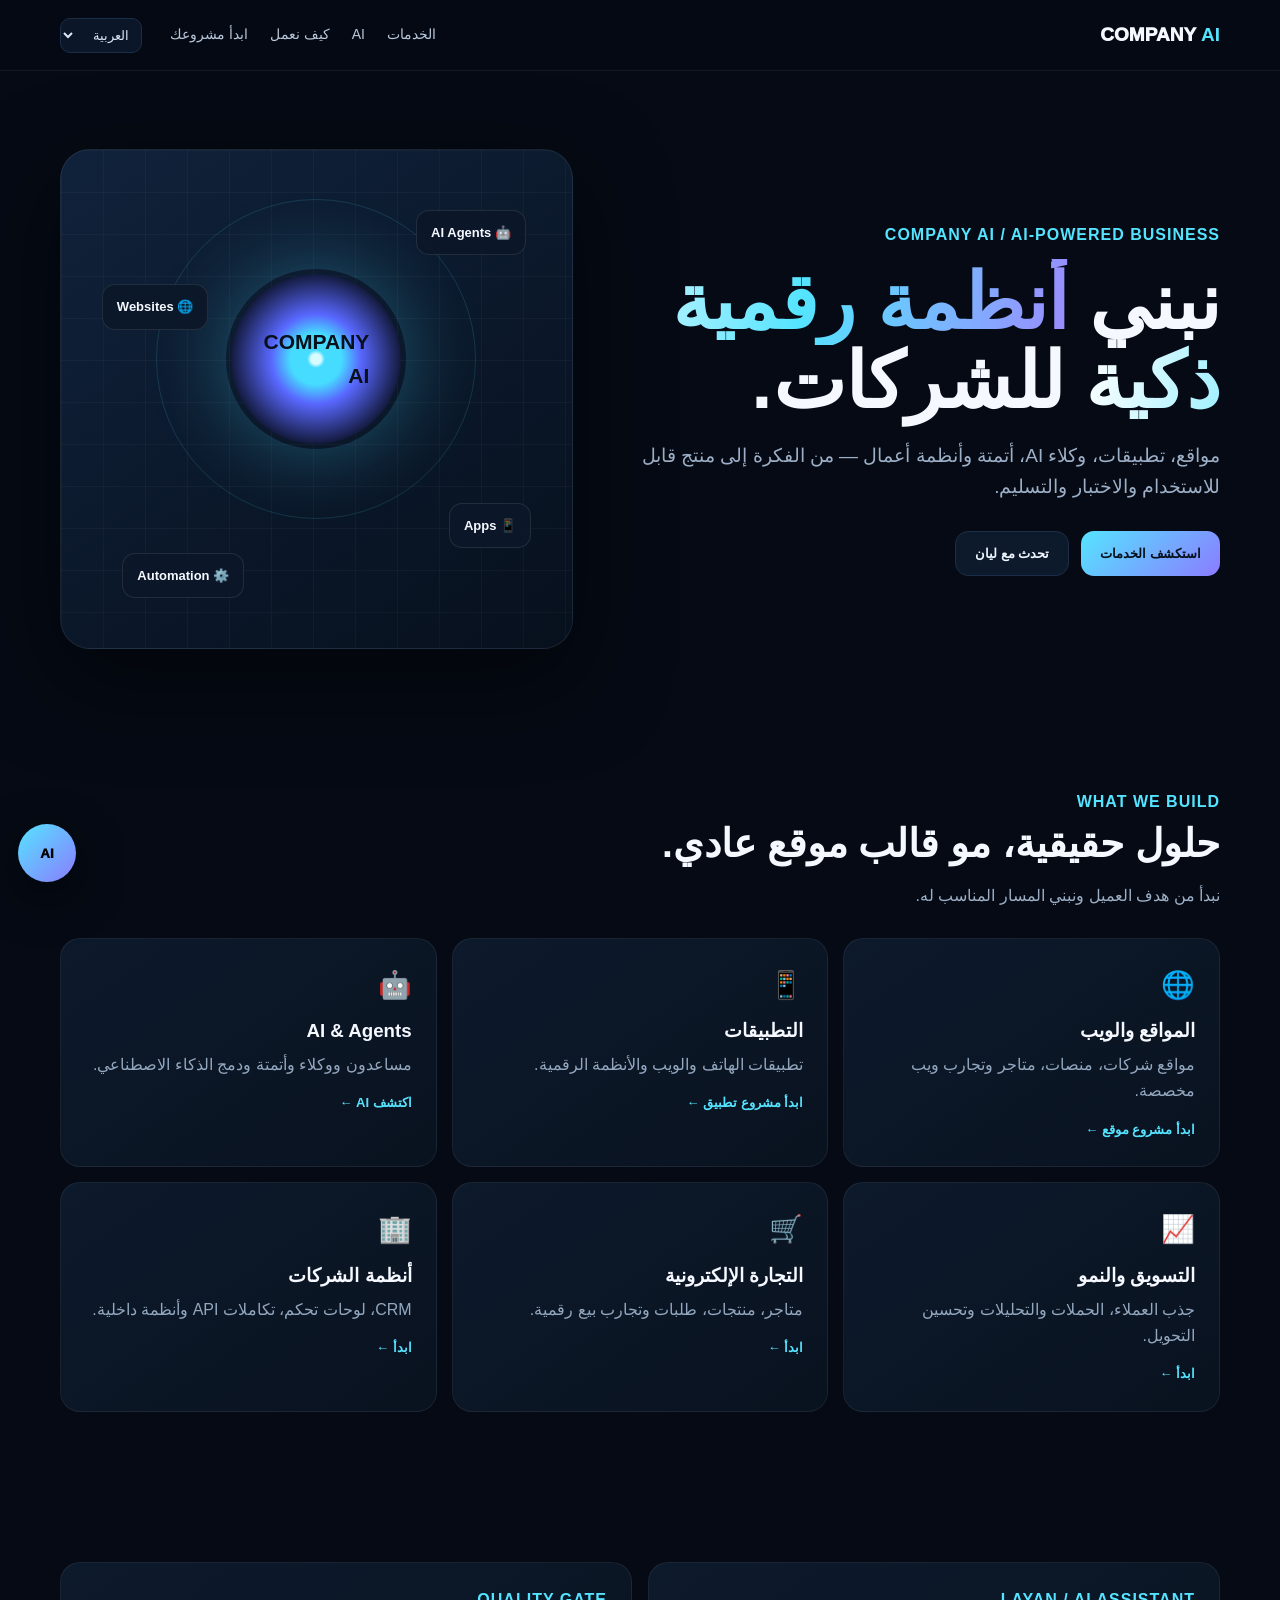
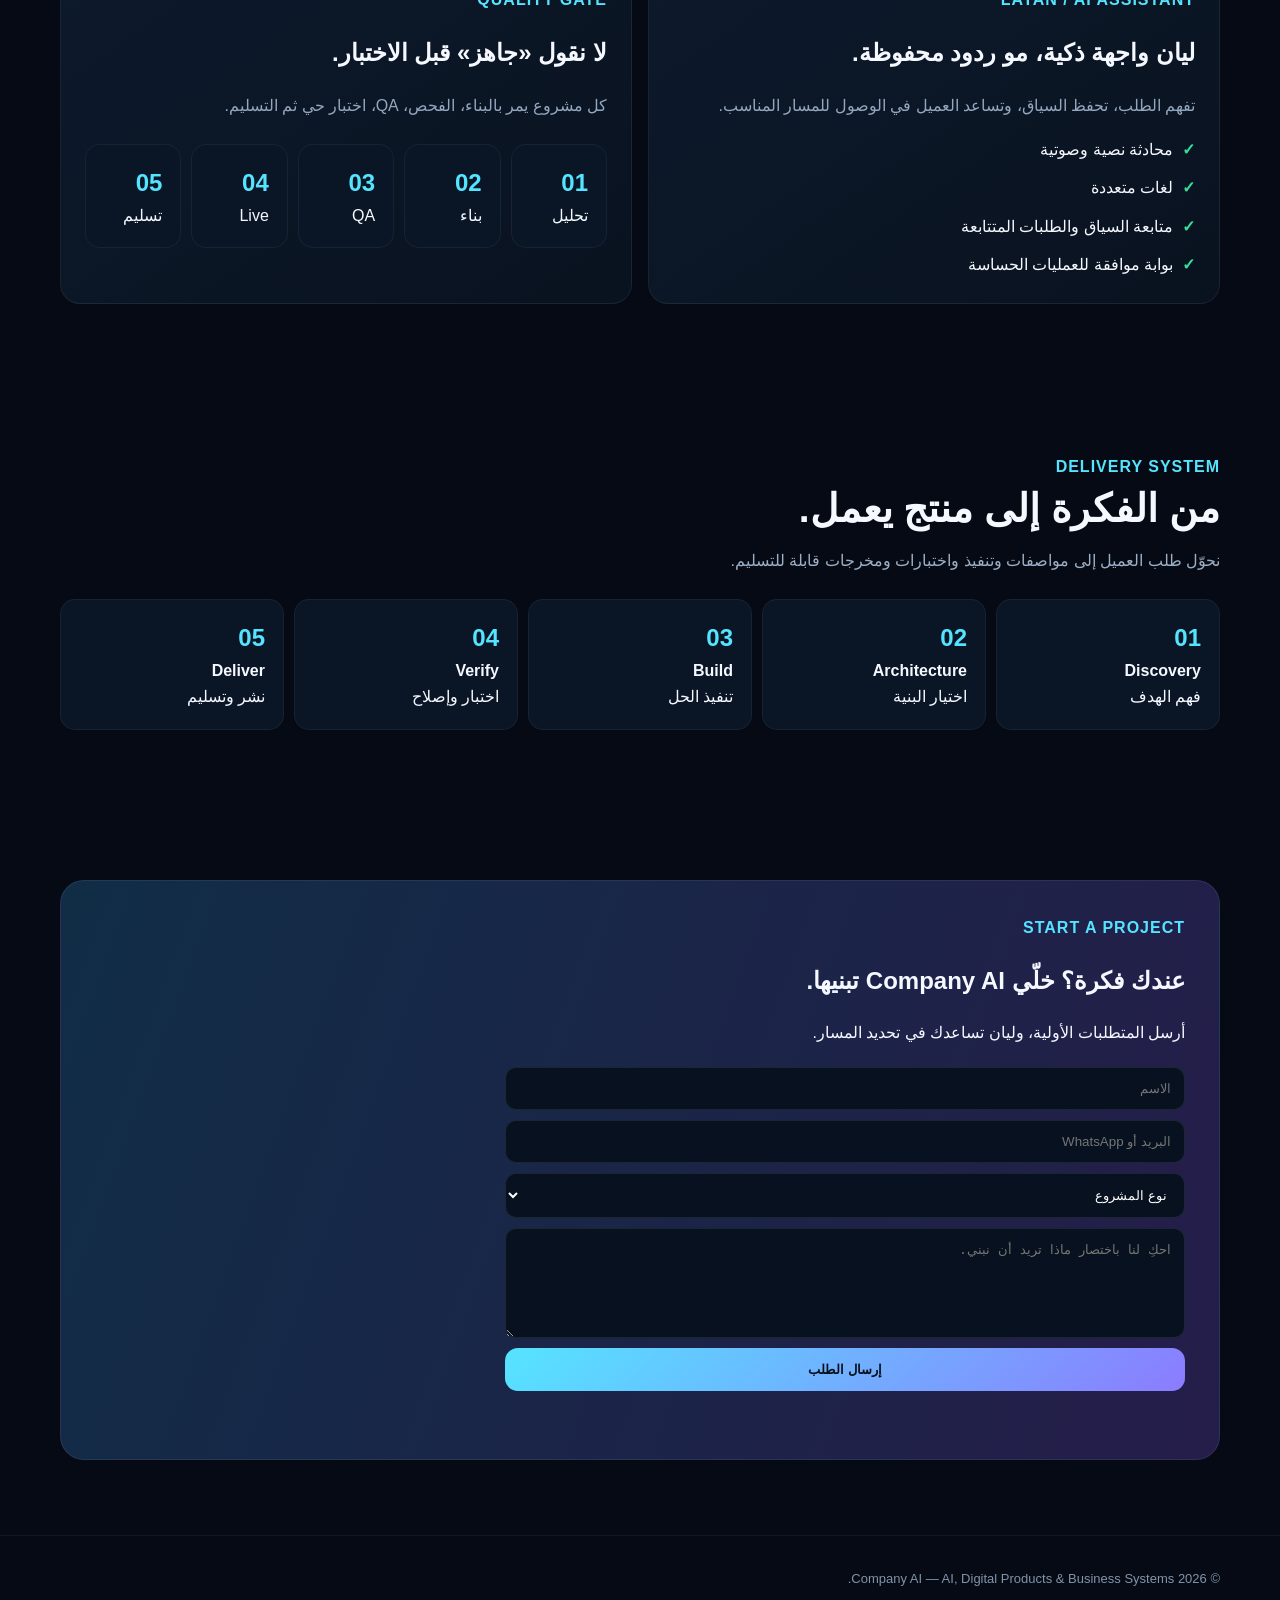
==== company_ai_site/index.html @ 0e90a290 "Show specialist execution result in Layan chat" ====
<!doctype html>
<html lang="ar" dir="rtl">
<head>
<meta charset="utf-8"><meta name="viewport" content="width=device-width,initial-scale=1">
<meta name="description" content="Company AI — AI, digital products and business systems.">
<title>Company AI — AI that builds</title><link rel="icon" href="/favicon.svg" type="image/svg+xml">
<style>
:root{--bg:#050a14;--p:#0b1424;--p2:#101c30;--line:#1c2e47;--t:#f5f8ff;--m:#9cafc6;--c:#55e4ff;--v:#8b7cff;--g:#38df9b}
*{box-sizing:border-box}html{scroll-behavior:smooth}body{margin:0;background:radial-gradient(900px 520px at 80% -10%,#173762,transparent 65%),var(--bg);color:var(--t);font:16px/1.65 Arial,Tahoma,sans-serif}.wrap{max-width:1200px;margin:auto;padding:0 20px}a{text-decoration:none;color:inherit}
header{position:sticky;top:0;z-index:20;background:#050a14df;backdrop-filter:blur(16px);border-bottom:1px solid #ffffff10}.nav{height:70px;display:flex;align-items:center;gap:28px}.logo{font-weight:950;font-size:19px;margin-left:auto}.logo b{color:var(--c)}nav{display:flex;gap:22px;color:#b8c7da;font-size:14px}nav a:hover{color:#fff}.lang{background:#0b1728;border:1px solid var(--line);color:#dce8f6;padding:8px;border-radius:10px}
.hero{padding:78px 0 65px}.heroGrid{display:grid;grid-template-columns:1.08fr .92fr;gap:45px;align-items:center}.eyebrow,.kicker{color:var(--c);font-weight:900;letter-spacing:1px}.hero h1{font-size:clamp(45px,6vw,80px);line-height:1.03;margin:14px 0}.grad{background:linear-gradient(100deg,#fff,#55e4ff,#9b8bff);-webkit-background-clip:text;color:transparent}.hero p{font-size:19px;color:var(--m);max-width:700px}.actions{display:flex;gap:12px;flex-wrap:wrap;margin-top:28px}.btn{padding:14px 19px;border-radius:13px;font-weight:900;cursor:pointer;border:0}.primary{background:linear-gradient(135deg,var(--c),var(--v));color:#06101b}.secondary{background:#0d1a2c;border:1px solid var(--line);color:#eef5ff}
.visual{min-height:500px;border:1px solid #ffffff12;border-radius:30px;background:linear-gradient(145deg,#10223b,#07101d);position:relative;overflow:hidden;box-shadow:0 30px 90px #0008}.visual:before{content:"";position:absolute;inset:0;background-image:linear-gradient(#ffffff08 1px,transparent 1px),linear-gradient(90deg,#ffffff08 1px,transparent 1px);background-size:42px 42px}.core{position:absolute;top:42%;left:50%;transform:translate(-50%,-50%);width:180px;height:180px;border-radius:50%;display:grid;place-items:center;background:radial-gradient(circle,#d7fbff 0 4%,#46dcff 7% 20%,#5968ff 35%,#151c42 66%,transparent 67%);box-shadow:0 0 80px #45ddff55}.core b{font-size:21px;color:#07101b}.node{position:absolute;padding:11px 14px;background:#0c1829ee;border:1px solid #ffffff18;border-radius:13px;font-size:13px;font-weight:850}.a{top:12%;right:9%}.b{top:27%;left:8%}.d{bottom:20%;right:8%}.e{bottom:10%;left:12%}.ring{position:absolute;top:42%;left:50%;width:320px;height:320px;border:1px solid #55e4ff25;border-radius:50%;transform:translate(-50%,-50%)}
section{padding:75px 0}.head{max-width:760px}.head h2{font-size:39px;line-height:1.15;margin:7px 0 10px}.head p{color:var(--m)}.cards{display:grid;grid-template-columns:repeat(3,1fr);gap:15px;margin-top:28px}.card,.panel{padding:24px;border:1px solid #ffffff10;border-radius:20px;background:linear-gradient(145deg,#0d1a2c,#09121f)}.ico{font-size:27px}.card h3{margin:9px 0 5px}.card p,.panel p{color:#93a7bf;margin:0}.card a{display:inline-block;margin-top:14px;color:var(--c);font-size:13px;font-weight:850}
.two{display:grid;grid-template-columns:1fr 1fr;gap:16px}.ticks{display:grid;gap:12px;margin-top:18px}.tick{display:flex;gap:9px}.tick i{color:var(--g);font-style:normal;font-weight:900}.steps{display:grid;grid-template-columns:repeat(5,1fr);gap:10px;margin-top:25px}.step{padding:18px;border:1px solid #ffffff0e;border-radius:15px;background:#0a1626}.num{color:var(--c);font-size:24px;font-weight:900}
.cta{padding:34px;border-radius:24px;background:linear-gradient(110deg,#102d46,#251d4a);border:1px solid #ffffff12}.form{display:grid;gap:10px;max-width:680px;margin-top:20px}.form input,.form textarea,.form select{width:100%;padding:13px;border-radius:11px;border:1px solid #ffffff16;background:#07111f;color:#fff}.form textarea{min-height:110px}.status{color:#9cafc6;min-height:24px}
footer{padding:32px 0;border-top:1px solid #ffffff0d;color:#8194aa;font-size:13px}.chat{position:fixed;left:18px;bottom:18px;width:58px;height:58px;border:0;border-radius:50%;background:linear-gradient(135deg,var(--c),var(--v));font-weight:950;z-index:40;cursor:pointer;box-shadow:0 15px 45px #0008}
.modal{display:none;position:fixed;inset:0;z-index:100;background:#000b;backdrop-filter:blur(10px);align-items:center;justify-content:center;padding:16px}.modal.open{display:flex}.box{width:min(750px,100%);max-height:88vh;overflow:auto;background:#0a1424;border:1px solid #ffffff16;border-radius:24px}.mh{padding:18px 20px;border-bottom:1px solid #ffffff10;display:flex;justify-content:space-between}.close{border:0;background:#ffffff0b;color:#fff;border-radius:9px;padding:5px 11px;font-size:20px}.msgs{padding:18px;min-height:300px;display:grid;align-content:start;gap:9px}.msg{max-width:84%;padding:11px 14px;border-radius:14px;background:#11243b}.msg.u{margin-right:auto;background:#193250}.compose{display:flex;gap:8px;padding:14px;border-top:1px solid #ffffff10}.compose input{flex:1;padding:12px;border-radius:11px;border:1px solid #ffffff16;background:#07111f;color:#fff}.send,.mic{border:0;border-radius:11px;padding:11px 14px;font-weight:850;cursor:pointer}.send{background:var(--c)}.mic{background:#182941;color:#eaf3ff}.state{padding:0 18px 10px;color:#8ea3bb;font-size:12px}.aiTask{margin:0 18px 12px;padding:9px 12px;border:1px solid #38df9b33;border-radius:10px;background:#0a2019;color:#9ff0c8;font-size:12px;display:none}
@media(max-width:900px){nav{display:none}.heroGrid,.two{grid-template-columns:1fr}.cards{grid-template-columns:1fr 1fr}.steps{grid-template-columns:1fr 1fr}.visual{min-height:410px}}@media(max-width:560px){.wrap{padding:0 15px}.hero{padding-top:48px}.hero h1{font-size:45px}.cards,.steps{grid-template-columns:1fr}.visual{min-height:370px}.core{width:145px;height:145px}.ring{width:260px;height:260px}}
</style>
</head>
<body>
<header><div class="wrap nav"><a class="logo" href="#home">COMPANY <b>AI</b></a><nav><a href="#services">الخدمات</a><a href="#ai">AI</a><a href="#process">كيف نعمل</a><a href="#contact">ابدأ مشروعك</a></nav><select class="lang"><option>العربية</option><option>English</option></select></div></header>
<main id="home">
<section class="hero"><div class="wrap heroGrid"><div><div class="eyebrow">COMPANY AI / AI-POWERED BUSINESS</div><h1>نبني <span class="grad">أنظمة رقمية ذكية</span> للشركات.</h1><p>مواقع، تطبيقات، وكلاء AI، أتمتة وأنظمة أعمال — من الفكرة إلى منتج قابل للاستخدام والاختبار والتسليم.</p><div class="actions"><button class="btn primary" onclick="document.querySelector('#services').scrollIntoView()">استكشف الخدمات</button><button class="btn secondary" onclick="openChat()">تحدث مع ليان</button></div></div><div class="visual"><div class="ring"></div><div class="core"><b>COMPANY<br>AI</b></div><div class="node a">🤖 AI Agents</div><div class="node b">🌐 Websites</div><div class="node d">📱 Apps</div><div class="node e">⚙️ Automation</div></div></div></section>
<section id="services"><div class="wrap"><div class="head"><div class="kicker">WHAT WE BUILD</div><h2>حلول حقيقية، مو قالب موقع عادي.</h2><p>نبدأ من هدف العميل ونبني المسار المناسب له.</p></div><div class="cards">
<div class="card"><div class="ico">🌐</div><h3>المواقع والويب</h3><p>مواقع شركات، منصات، متاجر وتجارب ويب مخصصة.</p><a href="#contact" onclick="service('المواقع والويب')">ابدأ مشروع موقع ←</a></div>
<div class="card"><div class="ico">📱</div><h3>التطبيقات</h3><p>تطبيقات الهاتف والويب والأنظمة الرقمية.</p><a href="#contact" onclick="service('التطبيقات')">ابدأ مشروع تطبيق ←</a></div>
<div class="card"><div class="ico">🤖</div><h3>AI & Agents</h3><p>مساعدون ووكلاء وأتمتة ودمج الذكاء الاصطناعي.</p><a href="#ai">اكتشف AI ←</a></div>
<div class="card"><div class="ico">📈</div><h3>التسويق والنمو</h3><p>جذب العملاء، الحملات والتحليلات وتحسين التحويل.</p><a href="#contact" onclick="service('التسويق والنمو')">ابدأ ←</a></div>
<div class="card"><div class="ico">🛒</div><h3>التجارة الإلكترونية</h3><p>متاجر، منتجات، طلبات وتجارب بيع رقمية.</p><a href="#contact" onclick="service('التجارة الإلكترونية')">ابدأ ←</a></div>
<div class="card"><div class="ico">🏢</div><h3>أنظمة الشركات</h3><p>CRM، لوحات تحكم، تكاملات API وأنظمة داخلية.</p><a href="#contact" onclick="service('أنظمة الشركات')">ابدأ ←</a></div>
</div></div></section>
<section id="ai"><div class="wrap two"><div class="panel"><div class="kicker">LAYAN / AI ASSISTANT</div><h2>ليان واجهة ذكية، مو ردود محفوظة.</h2><p>تفهم الطلب، تحفظ السياق، وتساعد العميل في الوصول للمسار المناسب.</p><div class="ticks"><div class="tick"><i>✓</i> محادثة نصية وصوتية</div><div class="tick"><i>✓</i> لغات متعددة</div><div class="tick"><i>✓</i> متابعة السياق والطلبات المتتابعة</div><div class="tick"><i>✓</i> بوابة موافقة للعمليات الحساسة</div></div></div><div class="panel"><div class="kicker">QUALITY GATE</div><h2>لا نقول «جاهز» قبل الاختبار.</h2><p>كل مشروع يمر بالبناء، الفحص، QA، اختبار حي ثم التسليم.</p><div class="steps"><div class="step"><div class="num">01</div>تحليل</div><div class="step"><div class="num">02</div>بناء</div><div class="step"><div class="num">03</div>QA</div><div class="step"><div class="num">04</div>Live</div><div class="step"><div class="num">05</div>تسليم</div></div></div></div></section>
<section id="process"><div class="wrap"><div class="head"><div class="kicker">DELIVERY SYSTEM</div><h2>من الفكرة إلى منتج يعمل.</h2><p>نحوّل طلب العميل إلى مواصفات وتنفيذ واختبارات ومخرجات قابلة للتسليم.</p></div><div class="steps"><div class="step"><div class="num">01</div><b>Discovery</b><br>فهم الهدف</div><div class="step"><div class="num">02</div><b>Architecture</b><br>اختيار البنية</div><div class="step"><div class="num">03</div><b>Build</b><br>تنفيذ الحل</div><div class="step"><div class="num">04</div><b>Verify</b><br>اختبار وإصلاح</div><div class="step"><div class="num">05</div><b>Deliver</b><br>نشر وتسليم</div></div></div></section>
<section id="contact"><div class="wrap"><div class="cta"><div class="kicker">START A PROJECT</div><h2>عندك فكرة؟ خلّي Company AI تبنيها.</h2><p>أرسل المتطلبات الأولية، وليان تساعدك في تحديد المسار.</p><form class="form" onsubmit="lead(event)"><input id="name" required placeholder="الاسم"><input id="contact" required placeholder="البريد أو WhatsApp"><select id="svc"><option value="">نوع المشروع</option><option>المواقع والويب</option><option>التطبيقات</option><option>AI & Agents</option><option>التسويق والنمو</option><option>التجارة الإلكترونية</option><option>أنظمة الشركات</option></select><textarea id="brief" placeholder="احكِ لنا باختصار ماذا تريد أن نبني."></textarea><button class="btn primary">إرسال الطلب</button><div id="status" class="status"></div></form></div></div></section>
</main><footer><div class="wrap">© 2026 Company AI — AI, Digital Products & Business Systems.</div></footer>
<button class="chat" onclick="openChat()">AI</button>
<div class="modal" id="modal" onclick="if(event.target===this)closeChat()"><div class="box"><div class="mh"><b>ليان — Company AI</b><button class="close" onclick="closeChat()">×</button></div><div id="msgs" class="msgs"><div class="msg">مرحباً، أنا ليان. احكيلي شو بدك تبني.</div></div><div id="state" class="state"></div><div id="aiTask" class="aiTask"></div><div class="compose"><button class="mic" id="mic" onclick="voice()">🎙</button><input id="input" placeholder="اكتب طلبك..." onkeydown="if(event.key==='Enter')send()"><button class="send" onclick="send()">إرسال</button></div></div></div>
<script>
let hist=[],rec=null,chunks=[],recording=false,voiceSession=false,currentAudio=null,voiceRetry=false,micStream=null;
let wakeLock=null;
async function keepScreenAwake(){
  try{if('wakeLock' in navigator){wakeLock=await navigator.wakeLock.request('screen')}}catch(e){}
}
async function releaseScreenWake(){try{if(wakeLock){await wakeLock.release();wakeLock=null}}catch(e){}}
document.addEventListener('visibilitychange',()=>{if(document.visibilityState==='visible'&&voiceSession)keepScreenAwake()});

function openChat(){document.getElementById('modal').classList.add('open');setTimeout(()=>document.getElementById('input').focus(),50)}
function closeChat(){voiceSession=false;releaseScreenWake();if(recording&&rec)rec.stop();if(micStream){micStream.getTracks().forEach(t=>t.stop());micStream=null}if(currentAudio){currentAudio.pause();currentAudio.currentTime=0;currentAudio=null}speechSynthesis?.cancel();document.getElementById('modal').classList.remove('open')}
function add(r,t){let d=document.createElement('div');d.className='msg '+(r==='user'?'u':'');d.textContent=t;document.getElementById('msgs').appendChild(d);d.scrollIntoView({block:'nearest'});hist.push({role:r,content:t})}
async function speakLayan(text){
  if(currentAudio){currentAudio.pause();currentAudio.currentTime=0;currentAudio=null}
  speechSynthesis?.cancel();
  try{
    let r=await fetch('/api/tts',{method:'POST',headers:{'Content-Type':'application/json'},body:JSON.stringify({text})});
    if(r.ok){
      let x=await r.json();
      if(x.audio_base64){
        let a=new Audio();
        currentAudio=a;
        a.preload='auto';
        a.src='data:'+x.mime_type+';base64,'+x.audio_base64;
        await new Promise((resolve,reject)=>{a.onended=resolve;a.onerror=reject;a.play().catch(reject)});
        if(currentAudio===a)currentAudio=null;
        return true
      }
    }
  }catch(e){if(currentAudio){currentAudio.pause();currentAudio=null}}
  if(speechSynthesis){
    let u=new SpeechSynthesisUtterance(text);u.lang=/[\u0600-\u06ff]/.test(text)?'ar-SA':'en-US';
    await new Promise(resolve=>{u.onend=resolve;u.onerror=resolve;speechSynthesis.speak(u)})
  }
  return false
}
async function send(){let i=document.getElementById('input'),m=i.value.trim();if(!m)return;i.value='';add('user',m);let d=document.createElement('div');d.className='msg';d.textContent='...';document.getElementById('msgs').appendChild(d);let task=document.getElementById('aiTask');task.style.display='none';try{let r=await fetch('/api/chat',{method:'POST',headers:{'Content-Type':'application/json'},body:JSON.stringify({message:m,history:hist.slice(0,-1)})});let x=await r.json();d.textContent=x.reply||'تعذر الحصول على رد الآن.';hist.push({role:'assistant',content:d.textContent});if(x.task_id){let dept=x.department||'central_brain';let names={marketing:'التسويق',sales_crm:'المبيعات وCRM',website_growth:'المواقع والنمو',app_development:'تطوير التطبيقات',digital_services:'الخدمات الرقمية',finance_legal:'المالية والقانونية',cybersecurity:'الأمن السيبراني',monitoring_operations:'المراقبة والعمليات',entrepreneurship:'ريادة الأعمال',central_brain:'Central AI'};let done=x.execution?.status==='completed';if(done){let ex=x.execution;let label=ex.result_name||ex.type||'تم التنفيذ';let detail=ex.objective||ex.summary||ex.message||'';task.textContent='✓ تم تنفيذ المهمة بواسطة '+(names[dept]||dept)+' — '+label+(detail?' — '+detail:'')}else{task.textContent='✓ Central AI: تم إنشاء مهمة لقسم '+(names[dept]||dept)+' — بانتظار الإجراء'}task.style.display='block'}}catch(e){d.textContent='تعذر الاتصال بالخدمة حالياً.'}}
async function voice(){
  if(recording){voiceSession=false;rec.stop();return}
  voiceSession=true;voiceRetry=false;await keepScreenAwake();await startVoiceTurn()
}
async function startVoiceTurn(){
  if(!voiceSession||recording)return;
  if(!navigator.mediaDevices?.getUserMedia){document.getElementById('state').textContent='التسجيل الصوتي غير مدعوم هنا.';voiceSession=false;return}
  try{
    if(!micStream||micStream.getTracks().every(t=>t.readyState==='ended'))micStream=await navigator.mediaDevices.getUserMedia({audio:true});
    let s=micStream;chunks=[];
    let types=['audio/webm;codecs=opus','audio/webm','audio/mp4'];
    let mime=types.find(t=>MediaRecorder.isTypeSupported(t))||'';
    rec=new MediaRecorder(s,mime?{mimeType:mime}:undefined);
    let activeMime=mime||rec.mimeType||'audio/webm';
    let ctx=new (window.AudioContext||window.webkitAudioContext)();await ctx.resume().catch(()=>{});
    let an=ctx.createAnalyser(),src=ctx.createMediaStreamSource(s);an.fftSize=2048;src.connect(an);
    let data=new Uint8Array(an.fftSize),speechSeen=false,speechStartedAt=0,silenceSince=0,watch=null;
    rec.ondataavailable=e=>{if(e.data.size)chunks.push(e.data)};
    rec.onerror=()=>{if(watch)clearInterval(watch);ctx.close().catch(()=>{});s.getTracks().forEach(t=>t.stop());micStream=null;recording=false;document.getElementById('mic').textContent='🎙';document.getElementById('state').textContent='تعذر تسجيل الصوت.';if(voiceSession)setTimeout(startVoiceTurn,500)};
    rec.onstop=async()=>{
      if(watch)clearInterval(watch);await ctx.close().catch(()=>{});recording=false;document.getElementById('mic').textContent=voiceSession?'⏹':'🎙';
      if(!chunks.length){
        if(voiceSession&&!voiceRetry){voiceRetry=true;document.getElementById('state').textContent='ما التقطت الصوت، عم جرّب مرة ثانية...';setTimeout(startVoiceTurn,500);return}
        document.getElementById('state').textContent='ما التقطت الصوت. جرّب مرة ثانية.';return
      }
      voiceRetry=false;document.getElementById('state').textContent='ليان عم تحلل...';
      let b=new Blob(chunks,{type:activeMime}),f=new FileReader();
      f.onloadend=async()=>{
        try{
          let r=await fetch('/api/voice',{method:'POST',headers:{'Content-Type':'application/json'},body:JSON.stringify({audio_base64:f.result.split(',')[1],mime_type:b.type,history:hist.slice(-12)})});
          let x=await r.json();
          if(!r.ok){document.getElementById('state').textContent=x.reply||'تعذر معالجة الصوت حالياً.';return}
          if(x.transcript)add('user',x.transcript);
          if(x.reply){add('assistant',x.reply);document.getElementById('state').textContent='ليان عم تحضّر الصوت...';await speakLayan(x.reply)}
          if(voiceSession){document.getElementById('state').textContent='احكي الآن...';setTimeout(startVoiceTurn,100)}else document.getElementById('state').textContent=''
        }catch(e){document.getElementById('state').textContent='تعذر الاتصال بخدمة الصوت حالياً.'}
      };
      f.readAsDataURL(b)
    };
    rec.start();recording=true;let monitorAfter=Date.now()+350;document.getElementById('mic').textContent='⏹';document.getElementById('state').textContent='احكي الآن...';
    watch=setInterval(()=>{if(Date.now()<monitorAfter)return;
      an.getByteTimeDomainData(data);let sum=0;for(let i=0;i<data.length;i++){let v=(data[i]-128)/128;sum+=v*v}
      let rms=Math.sqrt(sum/data.length);
      if(rms>0.02){speechSeen=true;if(!speechStartedAt)speechStartedAt=Date.now();silenceSince=0}
      else if(speechSeen&&Date.now()-speechStartedAt>400){if(!silenceSince)silenceSince=Date.now();if(Date.now()-silenceSince>1400){clearInterval(watch);rec.stop()}}
    },100)
  }catch(e){
    s?.getTracks?.().forEach(t=>t.stop());micStream=null;document.getElementById('state').textContent='لم يتم السماح بالميكروفون.';voiceSession=false
  }
}
function service(v){document.getElementById('svc').value=v}
async function lead(e){e.preventDefault();let s=document.getElementById('status');s.textContent='جارٍ إرسال الطلب...';try{let r=await fetch('/api/leads',{method:'POST',headers:{'Content-Type':'application/json'},body:JSON.stringify({name:name.value,contact:contact.value,service:svc.value,message:brief.value})});let x=await r.json();s.textContent=x.accepted?'تم استلام طلبك.':'تعذر إرسال الطلب.'}catch(e){s.textContent='تعذر الاتصال حالياً.'}}
</script>
</body></html>
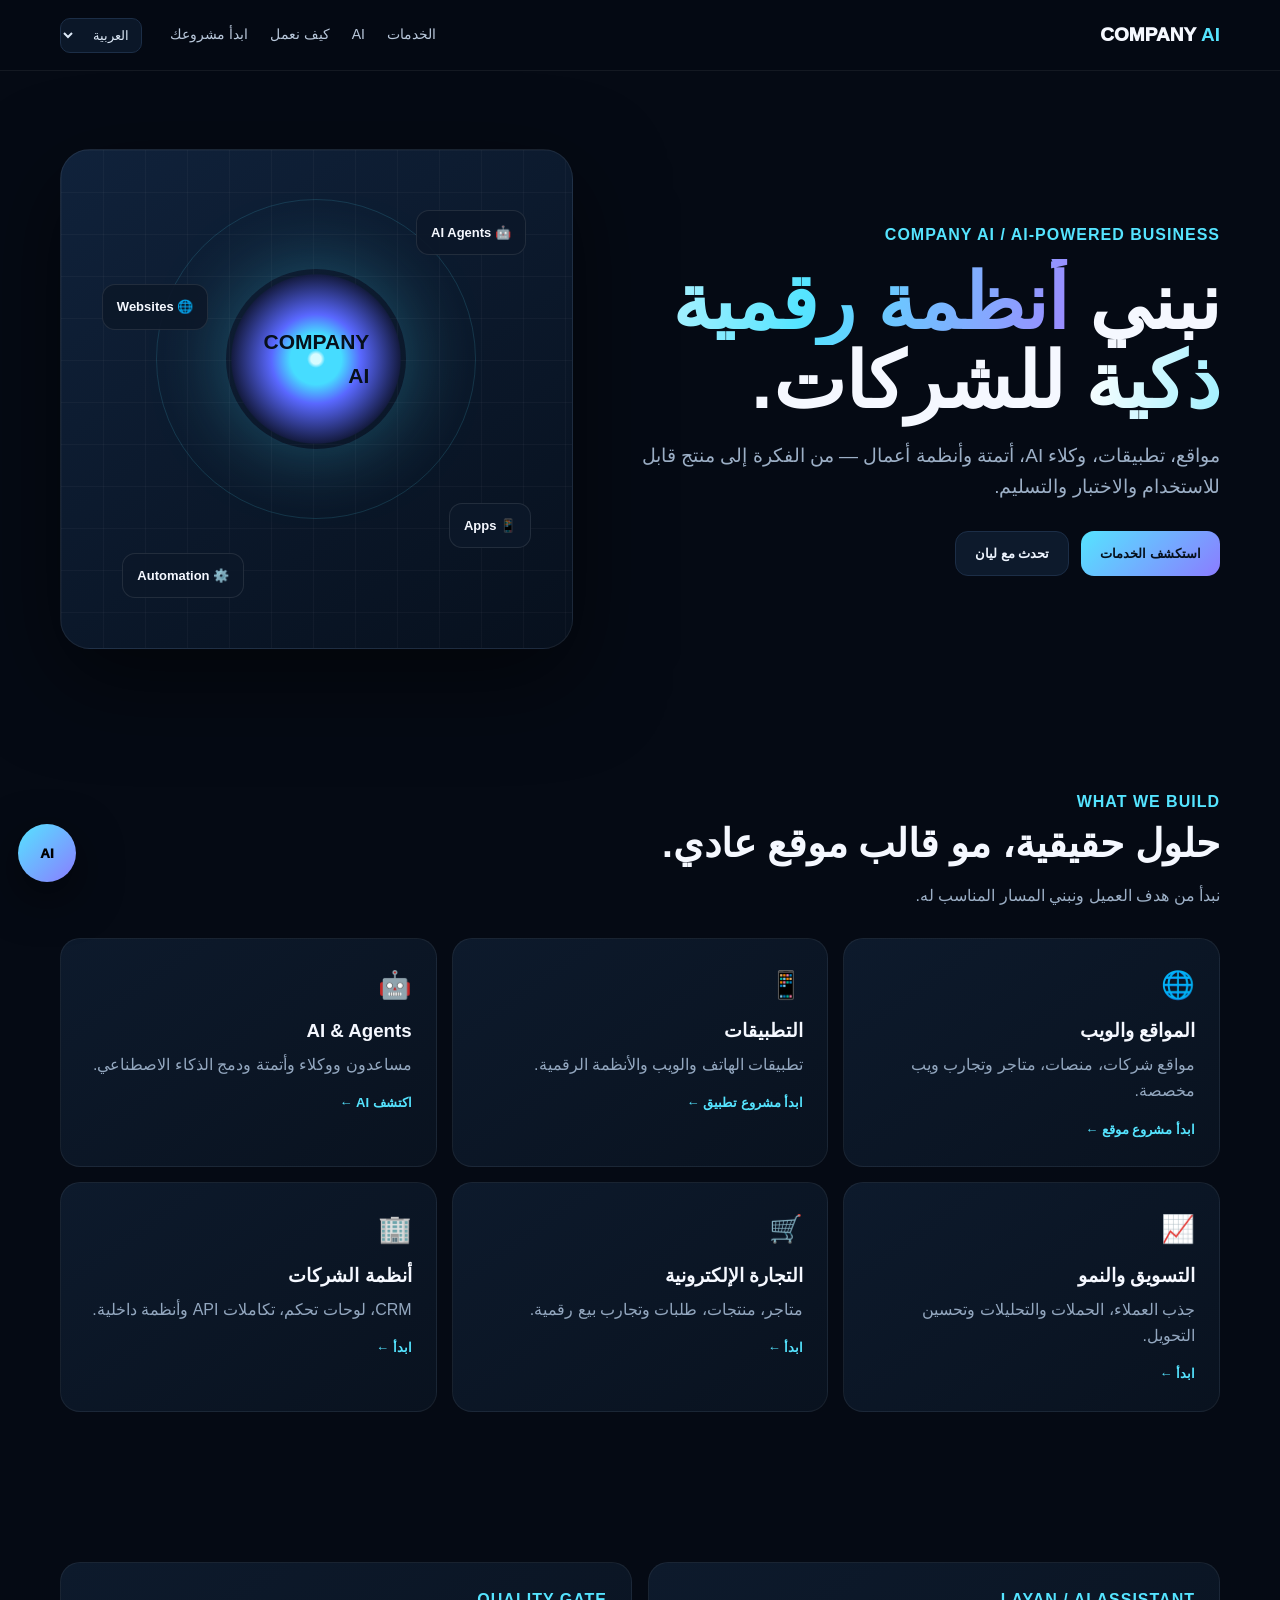
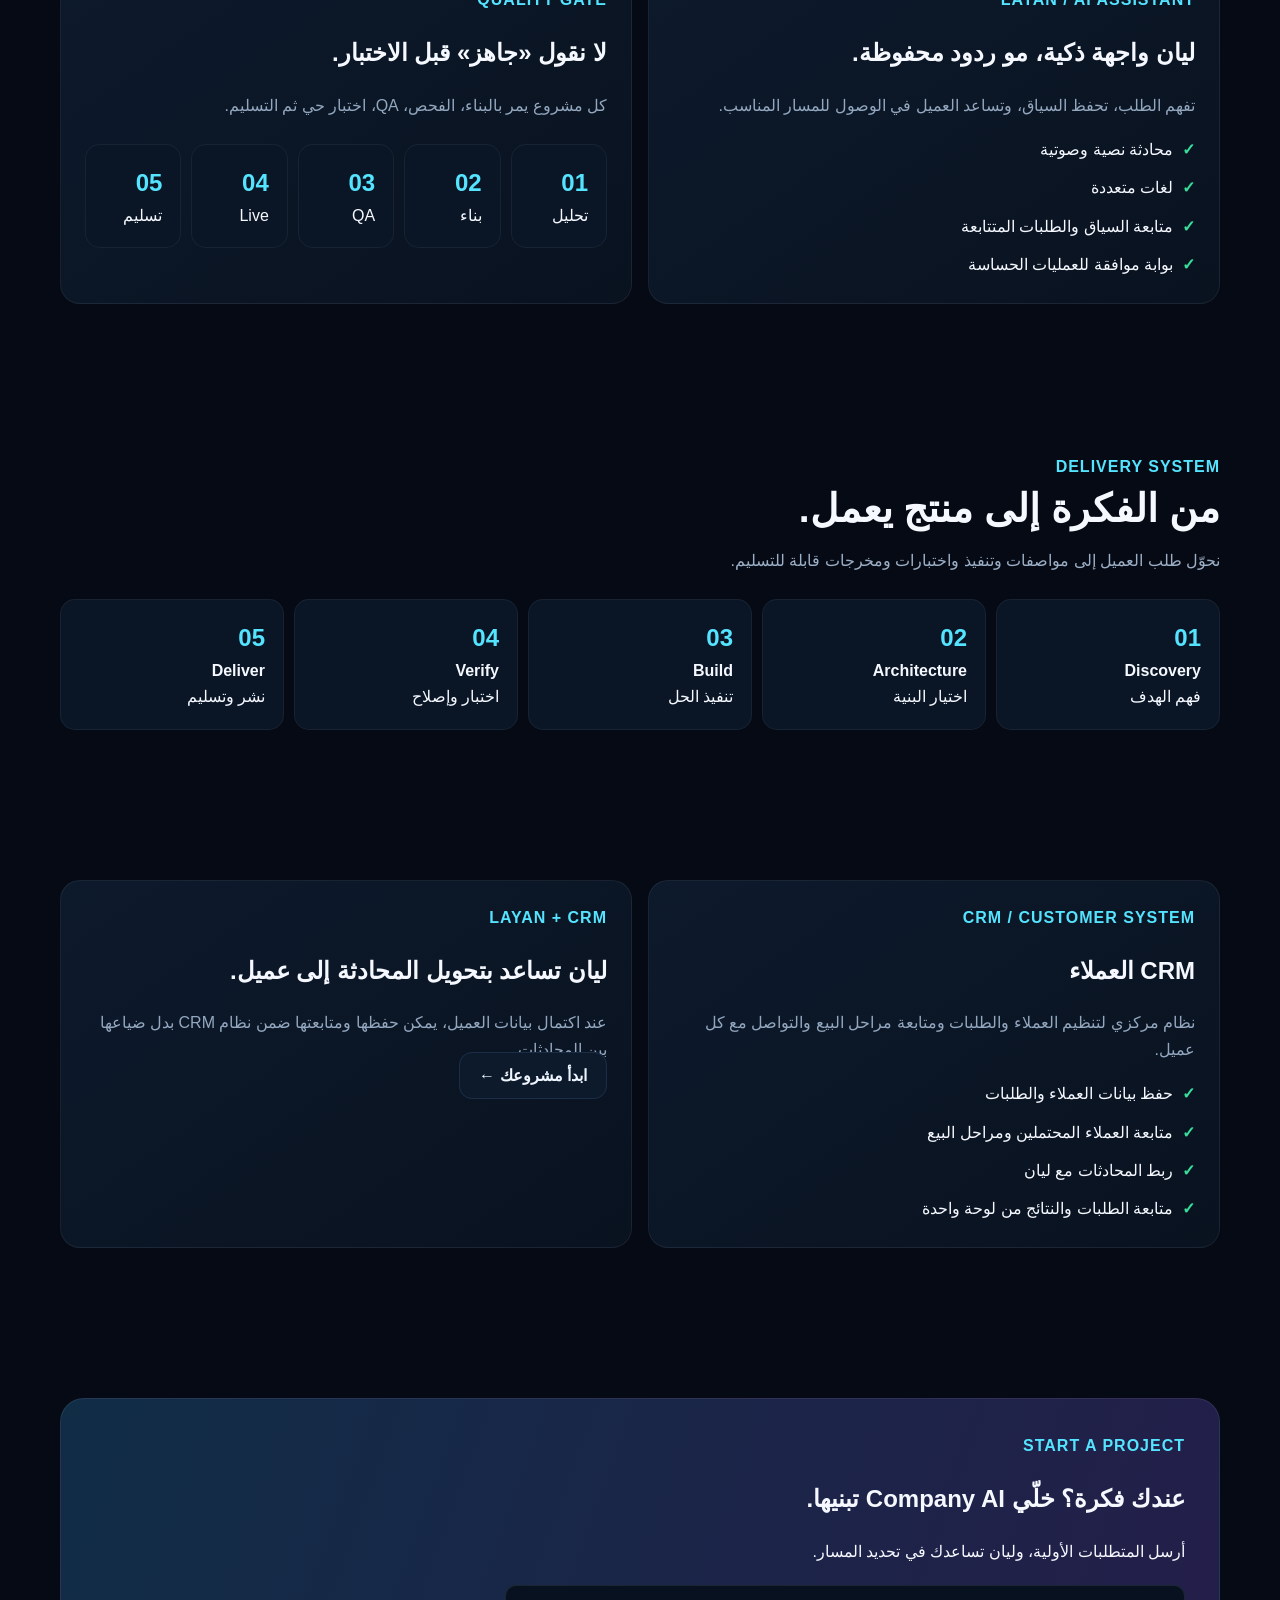
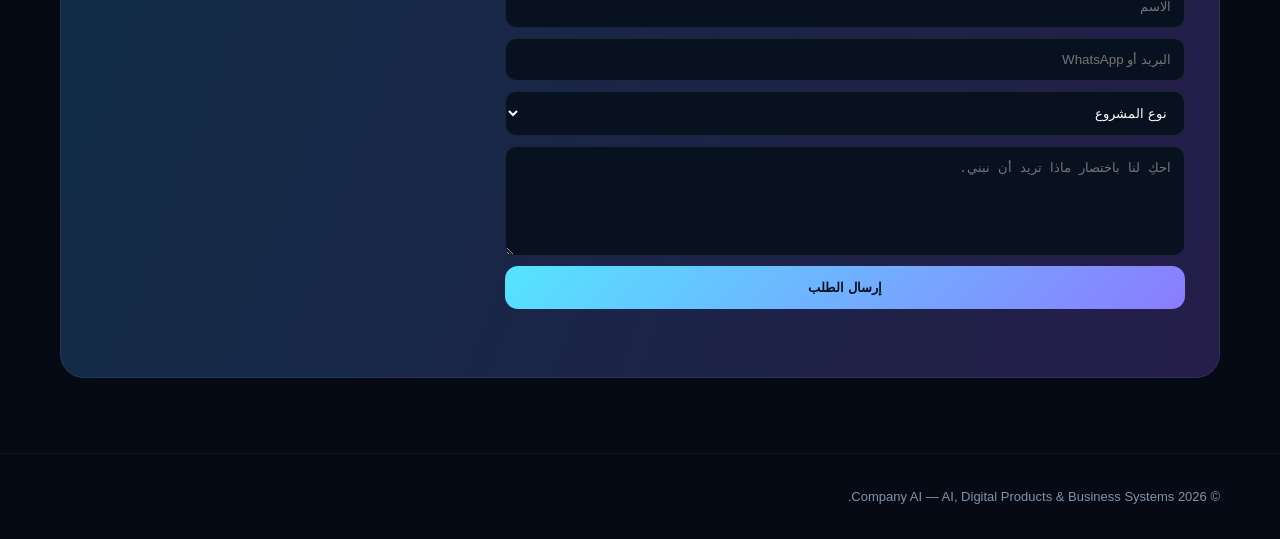
==== commit 1d73c3ed: "Add CRM section to mobile navigation and live site" ====
--- a/company_ai_site/index.html
+++ b/company_ai_site/index.html
@@ -16,10 +16,19 @@
 footer{padding:32px 0;border-top:1px solid #ffffff0d;color:#8194aa;font-size:13px}.chat{position:fixed;left:18px;bottom:18px;width:58px;height:58px;border:0;border-radius:50%;background:linear-gradient(135deg,var(--c),var(--v));font-weight:950;z-index:40;cursor:pointer;box-shadow:0 15px 45px #0008}
 .modal{display:none;position:fixed;inset:0;z-index:100;background:#000b;backdrop-filter:blur(10px);align-items:center;justify-content:center;padding:16px}.modal.open{display:flex}.box{width:min(750px,100%);max-height:88vh;overflow:auto;background:#0a1424;border:1px solid #ffffff16;border-radius:24px}.mh{padding:18px 20px;border-bottom:1px solid #ffffff10;display:flex;justify-content:space-between}.close{border:0;background:#ffffff0b;color:#fff;border-radius:9px;padding:5px 11px;font-size:20px}.msgs{padding:18px;min-height:300px;display:grid;align-content:start;gap:9px}.msg{max-width:84%;padding:11px 14px;border-radius:14px;background:#11243b}.msg.u{margin-right:auto;background:#193250}.compose{display:flex;gap:8px;padding:14px;border-top:1px solid #ffffff10}.compose input{flex:1;padding:12px;border-radius:11px;border:1px solid #ffffff16;background:#07111f;color:#fff}.send,.mic{border:0;border-radius:11px;padding:11px 14px;font-weight:850;cursor:pointer}.send{background:var(--c)}.mic{background:#182941;color:#eaf3ff}.state{padding:0 18px 10px;color:#8ea3bb;font-size:12px}.aiTask{margin:0 18px 12px;padding:9px 12px;border:1px solid #38df9b33;border-radius:10px;background:#0a2019;color:#9ff0c8;font-size:12px;display:none}
 @media(max-width:900px){nav{display:none}.heroGrid,.two{grid-template-columns:1fr}.cards{grid-template-columns:1fr 1fr}.steps{grid-template-columns:1fr 1fr}.visual{min-height:410px}}@media(max-width:560px){.wrap{padding:0 15px}.hero{padding-top:48px}.hero h1{font-size:45px}.cards,.steps{grid-template-columns:1fr}.visual{min-height:370px}.core{width:145px;height:145px}.ring{width:260px;height:260px}}
-</style>
+@media(max-width:900px){#mobileNavRoot{display:block!important} #mobileNavRoot summary::-webkit-details-marker{display:none}}\n</style>
 </head>
 <body>
-<header><div class="wrap nav"><a class="logo" href="#home">COMPANY <b>AI</b></a><nav><a href="#services">الخدمات</a><a href="#ai">AI</a><a href="#process">كيف نعمل</a><a href="#contact">ابدأ مشروعك</a></nav><select class="lang"><option>العربية</option><option>English</option></select></div></header>
+<header><div class="wrap nav"><a class="logo" href="#home">COMPANY <b>AI</b></a><nav><a href="#services">الخدمات</a><a href="#ai">AI</a><a href="#process">كيف نعمل</a><a href="#contact">ابدأ مشروعك</a></nav><select class="lang"><option>العربية</option><option>English</option></select></div></header><details id="mobileNavRoot" style="display:none;position:fixed;top:82px;right:12px;z-index:2147483647">
+<summary style="display:block;list-style:none;cursor:pointer;background:#102b45;color:#fff;border:2px solid #55e4ff;border-radius:12px;padding:12px 16px;font-size:16px;font-weight:900;box-shadow:0 8px 30px #000b">☰ القائمة</summary>
+<div style="position:fixed;top:135px;right:12px;left:12px;z-index:2147483646;background:#06101d;border:2px solid #55e4ff;border-radius:16px;padding:12px;box-shadow:0 20px 60px #000;max-height:70vh;overflow:auto">
+<a href="#services" onclick="this.closest('details').removeAttribute('open')" style="display:block;padding:12px;border-bottom:1px solid #ffffff14">الخدمات</a>
+<a href="#ai" onclick="this.closest('details').removeAttribute('open')" style="display:block;padding:12px;border-bottom:1px solid #ffffff14">AI وليان</a>
+<a href="#crm" onclick="this.closest('details').removeAttribute('open')" style="display:block;padding:12px;border-bottom:1px solid #ffffff14">CRM العملاء</a>
+<a href="#process" onclick="this.closest('details').removeAttribute('open')" style="display:block;padding:12px;border-bottom:1px solid #ffffff14">كيف نعمل</a>
+<a href="#contact" onclick="this.closest('details').removeAttribute('open')" style="display:block;padding:12px">ابدأ مشروعك</a>
+</div>
+</details>
 <main id="home">
 <section class="hero"><div class="wrap heroGrid"><div><div class="eyebrow">COMPANY AI / AI-POWERED BUSINESS</div><h1>نبني <span class="grad">أنظمة رقمية ذكية</span> للشركات.</h1><p>مواقع، تطبيقات، وكلاء AI، أتمتة وأنظمة أعمال — من الفكرة إلى منتج قابل للاستخدام والاختبار والتسليم.</p><div class="actions"><button class="btn primary" onclick="document.querySelector('#services').scrollIntoView()">استكشف الخدمات</button><button class="btn secondary" onclick="openChat()">تحدث مع ليان</button></div></div><div class="visual"><div class="ring"></div><div class="core"><b>COMPANY<br>AI</b></div><div class="node a">🤖 AI Agents</div><div class="node b">🌐 Websites</div><div class="node d">📱 Apps</div><div class="node e">⚙️ Automation</div></div></div></section>
 <section id="services"><div class="wrap"><div class="head"><div class="kicker">WHAT WE BUILD</div><h2>حلول حقيقية، مو قالب موقع عادي.</h2><p>نبدأ من هدف العميل ونبني المسار المناسب له.</p></div><div class="cards">
@@ -32,7 +41,7 @@
 </div></div></section>
 <section id="ai"><div class="wrap two"><div class="panel"><div class="kicker">LAYAN / AI ASSISTANT</div><h2>ليان واجهة ذكية، مو ردود محفوظة.</h2><p>تفهم الطلب، تحفظ السياق، وتساعد العميل في الوصول للمسار المناسب.</p><div class="ticks"><div class="tick"><i>✓</i> محادثة نصية وصوتية</div><div class="tick"><i>✓</i> لغات متعددة</div><div class="tick"><i>✓</i> متابعة السياق والطلبات المتتابعة</div><div class="tick"><i>✓</i> بوابة موافقة للعمليات الحساسة</div></div></div><div class="panel"><div class="kicker">QUALITY GATE</div><h2>لا نقول «جاهز» قبل الاختبار.</h2><p>كل مشروع يمر بالبناء، الفحص، QA، اختبار حي ثم التسليم.</p><div class="steps"><div class="step"><div class="num">01</div>تحليل</div><div class="step"><div class="num">02</div>بناء</div><div class="step"><div class="num">03</div>QA</div><div class="step"><div class="num">04</div>Live</div><div class="step"><div class="num">05</div>تسليم</div></div></div></div></section>
 <section id="process"><div class="wrap"><div class="head"><div class="kicker">DELIVERY SYSTEM</div><h2>من الفكرة إلى منتج يعمل.</h2><p>نحوّل طلب العميل إلى مواصفات وتنفيذ واختبارات ومخرجات قابلة للتسليم.</p></div><div class="steps"><div class="step"><div class="num">01</div><b>Discovery</b><br>فهم الهدف</div><div class="step"><div class="num">02</div><b>Architecture</b><br>اختيار البنية</div><div class="step"><div class="num">03</div><b>Build</b><br>تنفيذ الحل</div><div class="step"><div class="num">04</div><b>Verify</b><br>اختبار وإصلاح</div><div class="step"><div class="num">05</div><b>Deliver</b><br>نشر وتسليم</div></div></div></section>
-<section id="contact"><div class="wrap"><div class="cta"><div class="kicker">START A PROJECT</div><h2>عندك فكرة؟ خلّي Company AI تبنيها.</h2><p>أرسل المتطلبات الأولية، وليان تساعدك في تحديد المسار.</p><form class="form" onsubmit="lead(event)"><input id="name" required placeholder="الاسم"><input id="contact" required placeholder="البريد أو WhatsApp"><select id="svc"><option value="">نوع المشروع</option><option>المواقع والويب</option><option>التطبيقات</option><option>AI & Agents</option><option>التسويق والنمو</option><option>التجارة الإلكترونية</option><option>أنظمة الشركات</option></select><textarea id="brief" placeholder="احكِ لنا باختصار ماذا تريد أن نبني."></textarea><button class="btn primary">إرسال الطلب</button><div id="status" class="status"></div></form></div></div></section>
+<section id="crm"><div class="wrap"><div class="two"><div class="panel"><div class="kicker">CRM / CUSTOMER SYSTEM</div><h2>CRM العملاء</h2><p>نظام مركزي لتنظيم العملاء والطلبات ومتابعة مراحل البيع والتواصل مع كل عميل.</p><div class="ticks"><div class="tick"><i>✓</i> حفظ بيانات العملاء والطلبات</div><div class="tick"><i>✓</i> متابعة العملاء المحتملين ومراحل البيع</div><div class="tick"><i>✓</i> ربط المحادثات مع ليان</div><div class="tick"><i>✓</i> متابعة الطلبات والنتائج من لوحة واحدة</div></div></div><div class="panel"><div class="kicker">LAYAN + CRM</div><h2>ليان تساعد بتحويل المحادثة إلى عميل.</h2><p>عند اكتمال بيانات العميل، يمكن حفظها ومتابعتها ضمن نظام CRM بدل ضياعها بين المحادثات.</p><a class="btn secondary" href="#contact">ابدأ مشروعك ←</a></div></div></div></section><section id="contact"><div class="wrap"><div class="cta"><div class="kicker">START A PROJECT</div><h2>عندك فكرة؟ خلّي Company AI تبنيها.</h2><p>أرسل المتطلبات الأولية، وليان تساعدك في تحديد المسار.</p><form class="form" onsubmit="lead(event)"><input id="name" required placeholder="الاسم"><input id="contact" required placeholder="البريد أو WhatsApp"><select id="svc"><option value="">نوع المشروع</option><option>المواقع والويب</option><option>التطبيقات</option><option>AI & Agents</option><option>التسويق والنمو</option><option>التجارة الإلكترونية</option><option>أنظمة الشركات</option></select><textarea id="brief" placeholder="احكِ لنا باختصار ماذا تريد أن نبني."></textarea><button class="btn primary">إرسال الطلب</button><div id="status" class="status"></div></form></div></div></section>
 </main><footer><div class="wrap">© 2026 Company AI — AI, Digital Products & Business Systems.</div></footer>
 <button class="chat" onclick="openChat()">AI</button>
 <div class="modal" id="modal" onclick="if(event.target===this)closeChat()"><div class="box"><div class="mh"><b>ليان — Company AI</b><button class="close" onclick="closeChat()">×</button></div><div id="msgs" class="msgs"><div class="msg">مرحباً، أنا ليان. احكيلي شو بدك تبني.</div></div><div id="state" class="state"></div><div id="aiTask" class="aiTask"></div><div class="compose"><button class="mic" id="mic" onclick="voice()">🎙</button><input id="input" placeholder="اكتب طلبك..." onkeydown="if(event.key==='Enter')send()"><button class="send" onclick="send()">إرسال</button></div></div></div>
@@ -72,7 +81,7 @@
   }
   return false
 }
-async function send(){let i=document.getElementById('input'),m=i.value.trim();if(!m)return;i.value='';add('user',m);let d=document.createElement('div');d.className='msg';d.textContent='...';document.getElementById('msgs').appendChild(d);let task=document.getElementById('aiTask');task.style.display='none';try{let r=await fetch('/api/chat',{method:'POST',headers:{'Content-Type':'application/json'},body:JSON.stringify({message:m,history:hist.slice(0,-1)})});let x=await r.json();d.textContent=x.reply||'تعذر الحصول على رد الآن.';hist.push({role:'assistant',content:d.textContent});if(x.task_id){let dept=x.department||'central_brain';let names={marketing:'التسويق',sales_crm:'المبيعات وCRM',website_growth:'المواقع والنمو',app_development:'تطوير التطبيقات',digital_services:'الخدمات الرقمية',finance_legal:'المالية والقانونية',cybersecurity:'الأمن السيبراني',monitoring_operations:'المراقبة والعمليات',entrepreneurship:'ريادة الأعمال',central_brain:'Central AI'};let done=x.execution?.status==='completed';if(done){let ex=x.execution;let label=ex.result_name||ex.type||'تم التنفيذ';let detail=ex.objective||ex.summary||ex.message||'';task.textContent='✓ تم تنفيذ المهمة بواسطة '+(names[dept]||dept)+' — '+label+(detail?' — '+detail:'')}else{task.textContent='✓ Central AI: تم إنشاء مهمة لقسم '+(names[dept]||dept)+' — بانتظار الإجراء'}task.style.display='block'}}catch(e){d.textContent='تعذر الاتصال بالخدمة حالياً.'}}
+async function send(){let i=document.getElementById('input'),m=i.value.trim();if(!m)return;i.value='';add('user',m);let d=document.createElement('div');d.className='msg';d.textContent='...';document.getElementById('msgs').appendChild(d);let task=document.getElementById('aiTask');task.style.display='none';try{let r=await fetch('/api/chat',{method:'POST',headers:{'Content-Type':'application/json'},body:JSON.stringify({message:m,history:hist.slice(0,-1)})});let x=await r.json();d.textContent=x.reply||'تعذر الحصول على رد الآن.';hist.push({role:'assistant',content:d.textContent});if(x.task_id){let dept=x.department||'central_brain';let names={marketing:'التسويق',sales_crm:'المبيعات وCRM',website_growth:'المواقع والنمو',app_development:'تطوير التطبيقات',digital_services:'الخدمات الرقمية',finance_legal:'المالية والقانونية',cybersecurity:'الأمن السيبراني',monitoring_operations:'المراقبة والعمليات',entrepreneurship:'ريادة الأعمال',central_brain:'Central AI'};let ex=x.execution||{};let artifact=ex.artifact||{};let detail=artifact.objective||ex.objective||artifact.summary||ex.summary||ex.message||'';let result=artifact.type||ex.result||ex.result_name||ex.type||'';let planSteps=Array.isArray(artifact.checks)?artifact.checks:[];let status=ex.status||x.status||'';let executed=ex.executed===true;task.style.display='block';task.style.fontSize='13px';task.style.lineHeight='1.8';let deptName=names[dept]||dept;if(status==='blocked_pending_owner'){task.innerHTML='⚠️ <b>بانتظار موافقة المالك</b><br>القسم: '+deptName+'<br>القسم محمي ولا يتم تنفيذه قبل الموافقة.'}else if(executed){task.innerHTML='✓ <b>تم تنفيذ المهمة فعلياً</b><br>القسم: '+deptName+(result?'<br>النتيجة: '+result:'')+(detail?'<br>'+detail:'')+(planSteps.length?'<br><b>خطة العمل:</b><br>'+planSteps.map(escapeHtml).map((s,i)=>(i+1)+'. '+s).join('<br>'):'')}else{task.innerHTML='✟ <b>تم تجهيز الخطة</b><br>القسم: '+deptName+(result?'<br>النتيجة: '+result:'')+(detail?'<br>'+detail:'')}}}catch(e){d.textContent='تعذر الاتصال بالخدمة حالياً.'}}
 async function voice(){
   if(recording){voiceSession=false;rec.stop();return}
   voiceSession=true;voiceRetry=false;await keepScreenAwake();await startVoiceTurn()
